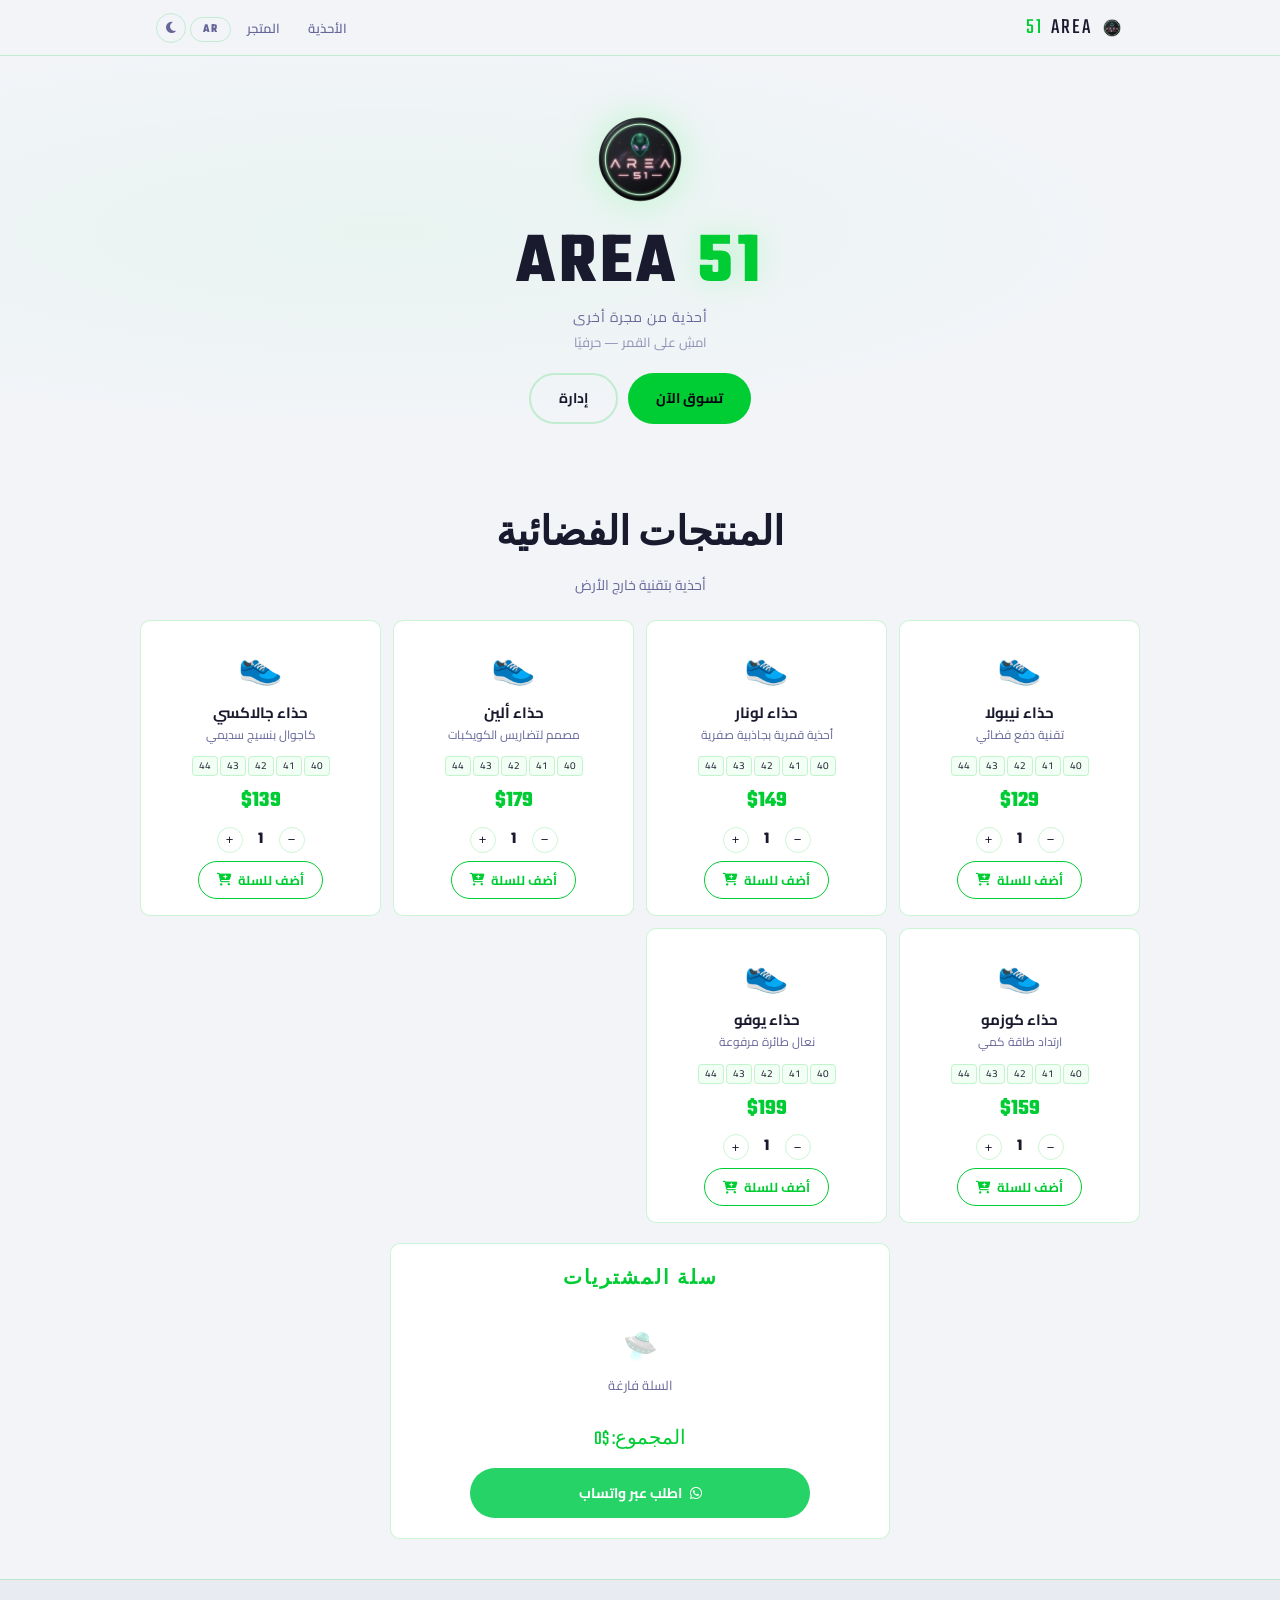
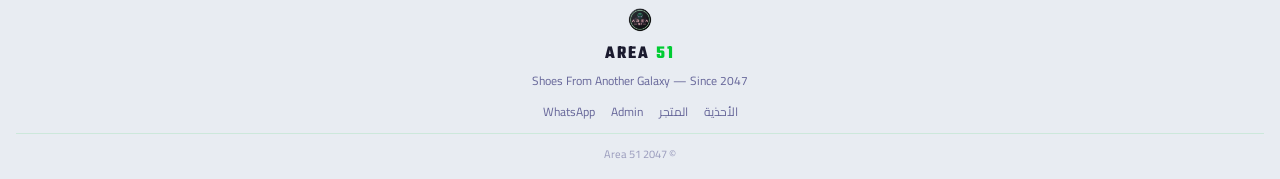
==== index.html @ 07cfa676 "تصميم بسيط جداً" ====
<!DOCTYPE html>
<html lang="ar" dir="rtl">
<head>
  <meta charset="UTF-8" />
  <meta name="viewport" content="width=device-width, initial-scale=1.0" />
  <title>Area 51 — Shoes From Another Galaxy</title>
  <link rel="preconnect" href="https://fonts.googleapis.com" />
  <link href="https://fonts.googleapis.com/css2?family=Cairo:wght@400;600;700;900&family=Teko:wght@400;500;600;700&display=swap" rel="stylesheet" />
  <link rel="stylesheet" href="https://cdnjs.cloudflare.com/ajax/libs/font-awesome/6.5.1/css/all.min.css" />
  <link rel="stylesheet" href="css/style.css" />
  <link rel="icon" href="assets/logo.png" type="image/png" />
</head>
<body>

<nav class="navbar">
  <div class="nav-inner">
    <a href="/" class="nav-logo">
      <img src="assets/logo.png" alt="Area 51" />
      AREA <span>51</span>
    </a>
    <ul class="nav-links">
      <li><a href="#products" data-i18n="nav_products">الأحذية</a></li>
      <li><a href="/products" data-i18n="nav_store">المتجر</a></li>
      <li><button class="lang-btn" id="langToggle">EN</button></li>
      <li><button class="theme-btn" id="themeToggle"><i class="fas fa-moon"></i></button></li>
    </ul>
  </div>
</nav>

<section class="hero">
  <img src="assets/logo.png" alt="Area 51" />
  <h1>AREA <span>51</span></h1>
  <p class="sub" data-i18n="hero_sub">Shoes From Another Galaxy</p>
  <p class="desc" data-i18n="hero_desc">Walk on the moon — literally.</p>
  <div class="hero-actions">
    <a href="#products" class="btn btn-primary"><span data-i18n="hero_btn">تسوق الآن</span></a>
    <a href="/admin" class="btn btn-outline"><span data-i18n="hero_admin">إدارة</span></a>
  </div>
</section>

<section class="section" id="products">
  <div class="container">
    <h2 class="section-title" data-i18n="sec_title">المنتجات <span>الفضائية</span></h2>
    <p class="section-sub" data-i18n="sec_sub">أحذية بتقنية خارج الأرض</p>
    <div class="products-grid" id="productsGrid"></div>
    <div class="cart-box" id="cartBox">
      <h2><span data-i18n="cart_title">سلة المشتريات</span></h2>
      <div id="cartItems"></div>
      <div class="cart-total" id="cartTotal"><span data-i18n="total">المجموع</span>: $0</div>
      <button class="whatsapp-btn" id="checkoutBtn">
        <i class="fab fa-whatsapp"></i> <span data-i18n="checkout">اطلب عبر واتساب</span>
      </button>
    </div>
  </div>
</section>

<div class="modal-overlay" id="checkoutModal">
  <div class="modal">
    <button class="modal-close" onclick="closeCheckout()">&times;</button>
    <h3><span data-i18n="modal_title">بيانات الشحن</span></h3>
    <p class="modal-sub" data-i18n="modal_sub">أدخل بياناتك لإتمام الطلب</p>
    <form id="checkoutForm" onsubmit="submitCheckout(event)">
      <input type="text" id="cf_name" placeholder="الاسم الكامل" required />
      <input type="tel" id="cf_phone" placeholder="رقم الهاتف" required />
      <input type="text" id="cf_city" placeholder="المدينة" required />
      <input type="text" id="cf_street" placeholder="الشارع / الحي" required />
      <div class="modal-row">
        <input type="text" id="cf_building" placeholder="رقم البناء" />
        <input type="text" id="cf_apartment" placeholder="الشقة / الطابق" />
      </div>
      <textarea id="cf_notes" placeholder="ملاحظات (اختياري)" rows="2"></textarea>
      <button type="submit" class="btn btn-primary" style="width:100%;justify-content:center;">
        <i class="fab fa-whatsapp"></i> <span data-i18n="modal_btn">أرسل الطلب</span>
      </button>
    </form>
  </div>
</div>

<footer class="footer">
  <img src="assets/logo.png" alt="Area 51" />
  <h3>AREA <span style="color:var(--primary)">51</span></h3>
  <p data-i18n="footer_desc">Shoes From Another Galaxy — Since 2047</p>
  <div class="footer-links">
    <a href="#products" data-i18n="nav_products">الأحذية</a>
    <a href="/products" data-i18n="nav_store">المتجر</a>
    <a href="/admin">Admin</a>
    <a href="https://wa.me/9647764762005">WhatsApp</a>
  </div>
  <div class="copy" data-i18n="footer_copy">© 2047 Area 51</div>
</footer>

<style>
.modal-overlay {
  position:fixed; inset:0; z-index:9999;
  background:rgba(0,0,0,0.7); backdrop-filter:blur(4px);
  display:none; align-items:center; justify-content:center;
  padding:20px;
}
.modal-overlay.open { display:flex; }
.modal {
  background:var(--card); border:1px solid var(--border);
  border-radius:12px; padding:28px 24px; width:100%; max-width:420px;
  position:relative; max-height:90vh; overflow-y:auto;
}
.modal-close {
  position:absolute; top:10px; left:10px;
  background:none; border:none; color:var(--text-muted);
  font-size:26px; cursor:pointer; line-height:1;
}
.ltr .modal-close { left:auto; right:10px; }
.modal-close:hover { color:var(--text); }
.modal h3 { font-family:'Teko',sans-serif; font-size:22px; margin-bottom:4px; }
.modal-sub { font-size:13px; color:var(--text-muted); margin-bottom:16px; }
.modal input, .modal textarea {
  width:100%; padding:10px 12px; margin-bottom:8px;
  background:var(--bg); border:1px solid var(--border);
  border-radius:8px; color:var(--text); font-family:'Cairo',sans-serif;
  font-size:14px; outline:none; transition:0.3s;
}
.modal input:focus, .modal textarea:focus { border-color:var(--primary); }
.modal textarea { resize:vertical; }
.modal-row { display:flex; gap:8px; }
.modal-row input { flex:1; }
@media(max-width:480px) { .modal-row { flex-direction:column; gap:0; } }
</style>

<script>
const defaultProducts = [
  { icon:'👟', nameEn:'Nebula Runner', nameAr:'حذاء نيبولا', price:129, descEn:'Alien propulsion technology', descAr:'تقنية دفع فضائي' },
  { icon:'👟', nameEn:'Lunar Walker', nameAr:'حذاء لونار', price:149, descEn:'Zero-gravity moon boots', descAr:'أحذية قمرية بجاذبية صفرية' },
  { icon:'👟', nameEn:'Alien Stomper', nameAr:'حذاء ألين', price:179, descEn:'Built for asteroid terrain', descAr:'مصمم لتضاريس الكويكبات' },
  { icon:'👟', nameEn:'Galaxy Glide', nameAr:'حذاء جالاكسي', price:139, descEn:'Nebula weave casual', descAr:'كاجوال بنسيج سديمي' },
  { icon:'👟', nameEn:'Cosmo Kick', nameAr:'حذاء كوزمو', price:159, descEn:'Quantum energy return', descAr:'ارتداد طاقة كمي' },
  { icon:'👟', nameEn:'UFO Drift', nameAr:'حذاء يوفو', price:199, descEn:'UFO levitation soles', descAr:'نعال طائرة مرفوعة' },
];

function getProducts() {
  const admin = JSON.parse(localStorage.getItem('a51-products') || '[]');
  if (admin.length > 0) return admin;
  return defaultProducts.map((p, i) => ({
    id: i, image: null, price: p.price,
    nameEn: p.nameEn, nameAr: p.nameAr,
    descEn: p.descEn, descAr: p.descAr,
    sizes: [40,41,42,43,44]
  }));
}

let lang = localStorage.getItem('a51-lang') || 'ar';
let cart = JSON.parse(localStorage.getItem('a51-cart') || '[]');
let qty = {};

const t = {
  ar: {
    nav_products:'الأحذية', nav_store:'المتجر',
    hero_sub:'أحذية من مجرة أخرى', hero_desc:'امشِ على القمر — حرفيًا',
    hero_btn:'تسوق الآن', hero_admin:'إدارة',
    sec_title:'المنتجات الفضائية', sec_sub:'أحذية بتقنية خارج الأرض',
    cart_title:'سلة المشتريات', total:'المجموع', checkout:'اطلب عبر واتساب',
    add:'أضف للسلة', cart_empty:'السلة فارغة', added:'تمت الإضافة!',
    modal_title:'بيانات الشحن', modal_sub:'أدخل بياناتك لإتمام الطلب',
    modal_name:'الاسم الكامل', modal_phone:'رقم الهاتف', modal_city:'المدينة',
    modal_street:'الشارع / الحي', modal_building:'رقم البناء', modal_apartment:'الشقة / الطابق',
    modal_notes:'ملاحظات (اختياري)', modal_btn:'أرسل الطلب',
    footer_desc:'Shoes From Another Galaxy — Since 2047', footer_copy:'© 2047 Area 51',
  },
  en: {
    nav_products:'Shoes', nav_store:'Store',
    hero_sub:'Shoes From Another Galaxy', hero_desc:'Walk on the moon — literally.',
    hero_btn:'Shop Now', hero_admin:'Admin',
    sec_title:'Galactic Products', sec_sub:'Alien technology footwear',
    cart_title:'Your Cart', total:'Total', checkout:'Order via WhatsApp',
    add:'Add to Cart', cart_empty:'Cart is empty', added:'Added!',
    modal_title:'Shipping Info', modal_sub:'Enter your details to order',
    modal_name:'Full Name', modal_phone:'Phone Number', modal_city:'City',
    modal_street:'Street / District', modal_building:'Building', modal_apartment:'Apartment / Floor',
    modal_notes:'Notes (optional)', modal_btn:'Send Order',
    footer_desc:'Shoes From Another Galaxy — Since 2047', footer_copy:'© 2047 Area 51',
  }
};

function applyLang(l) {
  lang = l;
  const tr = t[l];
  document.querySelectorAll('[data-i18n]').forEach(el => {
    const k = el.getAttribute('data-i18n');
    if (tr[k] !== undefined) el.textContent = tr[k];
  });
  document.documentElement.lang = l;
  document.documentElement.dir = l === 'ar' ? 'rtl' : 'ltr';
  document.body.classList.toggle('ltr', l === 'en');
  localStorage.setItem('a51-lang', l);
  document.getElementById('langToggle').textContent = l === 'en' ? 'AR' : 'AR';
  renderProducts();
  renderCart();
}

const savedTheme = localStorage.getItem('a51-theme') || (window.matchMedia('(prefers-color-scheme:light)').matches?'light':'dark');
document.documentElement.setAttribute('data-theme', savedTheme);
document.getElementById('themeToggle').addEventListener('click', () => {
  const cur = document.documentElement.getAttribute('data-theme');
  const next = cur === 'dark' ? 'light' : 'dark';
  document.documentElement.setAttribute('data-theme', next);
  localStorage.setItem('a51-theme', next);
  document.getElementById('themeToggle').innerHTML = next === 'dark' ? '<i class="fas fa-moon"></i>' : '<i class="fas fa-sun"></i>';
});

function renderProducts() {
  const grid = document.getElementById('productsGrid');
  if (!grid) return;
  const products = getProducts();
  const tr = t[lang];
  grid.innerHTML = products.map((p, i) => {
    const name = lang === 'en' ? p.nameEn : p.nameAr;
    const desc = lang === 'en' ? p.descEn : p.descAr;
    const sizes = (p.sizes || []).map(s => `<span style="display:inline-block;padding:1px 6px;margin:1px;border-radius:4px;background:rgba(0,255,65,0.05);border:1px solid var(--border);font-size:10px;">${s}</span>`).join('');
    const img = p.image
      ? `<img src="${p.image}" alt="${name}" onerror="this.style.display='none';this.nextElementSibling.style.display='block'" /><span class="icon" style="display:none">👟</span>`
      : `<span class="icon">👟</span>`;
    qty[i] = qty[i] || 1;
    return `<div class="product-card">
      ${img}
      <h3>${name}</h3>
      <p>${desc}</p>
      <div style="margin-bottom:6px;">${sizes}</div>
      <div class="price">$${p.price}</div>
      <div class="qty-wrap">
        <button class="qty-btn" onclick="changeQty(${i},-1)">−</button>
        <span class="qty-num" id="qty_${i}">${qty[i]}</span>
        <button class="qty-btn" onclick="changeQty(${i},1)">+</button>
      </div>
      <button class="add-btn" onclick="addToCart(${i})">${tr.add} <i class="fas fa-cart-plus"></i></button>
    </div>`;
  }).join('');
}

function changeQty(i, d) { qty[i] = Math.max(1, (qty[i]||1)+d); const e=document.getElementById('qty_'+i); if(e) e.textContent=qty[i]; }

function addToCart(i) {
  const products = getProducts();
  const p = products[i];
  const name = lang === 'en' ? p.nameEn : p.nameAr;
  const q = qty[i]||1;
  const ex = cart.find(x => x.idx === i);
  if (ex) ex.qty += q; else cart.push({idx:i, name, price:p.price, icon:'👟', qty});
  localStorage.setItem('a51-cart', JSON.stringify(cart));
  qty[i] = 1; const e=document.getElementById('qty_'+i); if(e) e.textContent=1;
  renderCart();
  const n = document.getElementById('cartNotif');
  if (n) { n.classList.add('show'); clearTimeout(n._t); n._t = setTimeout(() => n.classList.remove('show'), 1500); }
}

function removeFromCart(i) { cart = cart.filter(x => x.idx !== i); localStorage.setItem('a51-cart', JSON.stringify(cart)); renderCart(); }

function renderCart() {
  const con = document.getElementById('cartItems');
  const te = document.getElementById('cartTotal');
  if (!con) return;
  if (!cart.length) { con.innerHTML = `<div class="cart-empty"><span class="icon">🛸</span>${t[lang].cart_empty}</div>`; te.textContent = t[lang].total + ': $0'; return; }
  con.innerHTML = cart.map(it =>
    `<div class="cart-item">
      <div class="cart-item-info">
        <span style="font-size:18px;">👟</span>
        <div><div class="name">${it.name}</div><div class="meta">$${it.price} × ${it.qty}</div></div>
      </div>
      <div>
        <span style="font-family:'Teko',sans-serif;font-weight:700;color:var(--primary);margin-left:6px;">$${it.price*it.qty}</span>
        <button class="remove" onclick="removeFromCart(${it.idx})"><i class="fas fa-times"></i></button>
      </div>
    </div>`
  ).join('');
  te.textContent = t[lang].total + ': $' + cart.reduce((s, it) => s + it.price*it.qty, 0);
}

document.getElementById('checkoutBtn').addEventListener('click', function() {
  if (!cart.length) { alert(t[lang].cart_empty); return; }
  document.getElementById('checkoutModal').classList.add('open');
});

function closeCheckout() { document.getElementById('checkoutModal').classList.remove('open'); }

function submitCheckout(e) {
  e.preventDefault();
  const name = document.getElementById('cf_name').value.trim();
  const phone = document.getElementById('cf_phone').value.trim();
  const city = document.getElementById('cf_city').value.trim();
  const street = document.getElementById('cf_street').value.trim();
  const building = document.getElementById('cf_building').value.trim();
  const apartment = document.getElementById('cf_apartment').value.trim();
  const notes = document.getElementById('cf_notes').value.trim();
  if (!name || !phone || !city || !street) { alert(lang==='en'?'Fill required fields':'املأ الحقول المطلوبة'); return; }

  let msg = lang==='en'
    ? `🛸 *NEW ORDER*\n═══════════════\n\n👤 *Name:* ${name}\n📞 *Phone:* ${phone}\n📍 *City:* ${city}\n🏠 *Street:* ${street}`
    : `🛸 *طلب جديد*\n═══════════════\n\n👤 *الاسم:* ${name}\n📞 *الهاتف:* ${phone}\n📍 *المدينة:* ${city}\n🏠 *الشارع:* ${street}`;
  if (building) msg += `\n🏢 ${lang==='en'?'Building':'البناء'}: ${building}`;
  if (apartment) msg += `\n🚪 ${lang==='en'?'Apartment':'الشقة'}: ${apartment}`;
  msg += lang==='en' ? '\n\n👟 *Order:*' : '\n\n👟 *الطلب:*';
  cart.forEach(it => { msg += `\n• 👟 ${it.name} × ${it.qty} = $${it.price*it.qty}`; });
  const total = cart.reduce((s,it) => s+it.price*it.qty, 0);
  msg += lang==='en' ? `\n═══════════════\n*Total: $${total}*` : `\n═══════════════\n*المجموع: ${total}$*`;
  if (notes) msg += lang==='en' ? `\n\n📝 *Notes:* ${notes}` : `\n\n📝 *ملاحظات:* ${notes}`;
  msg += lang==='en' ? '\n\n👽 Thank you!' : '\n\n👽 شكرًا لتسوقك مع Area 51!';

  window.open('https://wa.me/9647764762005?text='+encodeURIComponent(msg), '_blank');
  cart = []; localStorage.setItem('a51-cart', JSON.stringify(cart));
  renderCart(); closeCheckout(); document.getElementById('checkoutForm').reset();
}

document.getElementById('langToggle').addEventListener('click', () => applyLang(lang === 'en' ? 'ar' : 'en'));
applyLang(localStorage.getItem('a51-lang') || 'ar');

document.querySelectorAll('a[href$=".html"],a[href="/products"],a[href="/admin"]').forEach(link => {
  link.addEventListener('click', e => {
    const href = link.getAttribute('href');
    if (!href || href === '#') return;
    e.preventDefault();
    window.location.href = href;
  });
});
</script>
</body>
</html>
---- css/style.css ----
:root {
  --primary: #00ff41;
  --primary-dark: #00cc33;
  --bg: #07070f;
  --card: #111128;
  --text: #eef3ff;
  --text-muted: #8899cc;
  --border: rgba(0, 255, 65, 0.15);
  --ease: ease;
}
[data-theme="light"] {
  --primary: #00cc33;
  --bg: #f2f4f8;
  --card: #ffffff;
  --text: #1a1a2e;
  --text-muted: #666699;
  --border: rgba(0, 204, 51, 0.2);
}
* { margin:0; padding:0; box-sizing:border-box; }
html { scroll-behavior:smooth; }
body {
  font-family: 'Cairo', sans-serif;
  background: var(--bg);
  color: var(--text);
  line-height: 1.6;
  direction: rtl;
}
body.ltr { direction:ltr; }
::selection { background:var(--primary); color:#05050f; }
::-webkit-scrollbar { width:4px; }
::-webkit-scrollbar-thumb { background:var(--primary-dark); border-radius:2px; }

.navbar {
  position:fixed; top:0; left:0; right:0; z-index:100;
  background:var(--bg); border-bottom:1px solid var(--border);
  padding:10px 0;
}
.nav-inner {
  max-width:1000px; margin:0 auto; padding:0 16px;
  display:flex; align-items:center; justify-content:space-between;
}
.nav-logo {
  display:flex; align-items:center; gap:8px;
  text-decoration:none; color:var(--text);
  font-family:'Teko',sans-serif; font-size:22px; letter-spacing:2px;
}
.nav-logo img { width:24px; height:24px; object-fit:contain; }
.nav-logo span { color:var(--primary); }
.nav-links { display:flex; list-style:none; gap:4px; align-items:center; }
.nav-links a {
  text-decoration:none; color:var(--text-muted);
  padding:4px 12px; border-radius:6px;
  font-size:13px; font-weight:600; transition:0.2s;
}
.nav-links a:hover { color:var(--text); background:rgba(0,255,65,0.06); }
.lang-btn {
  background:transparent; border:1px solid var(--border);
  color:var(--text-muted); font-family:'Teko',sans-serif;
  font-size:12px; font-weight:700; letter-spacing:1px;
  padding:3px 12px; border-radius:20px; cursor:pointer; transition:0.3s;
}
.lang-btn:hover { border-color:var(--primary); color:var(--primary); }
.theme-btn {
  background:transparent; border:1px solid var(--border);
  color:var(--text-muted); font-size:13px;
  width:30px; height:30px; border-radius:50%; cursor:pointer; transition:0.3s;
  display:flex; align-items:center; justify-content:center;
}
.theme-btn:hover { border-color:var(--primary); color:var(--primary); }

.hero {
  padding:100px 16px 40px;
  text-align:center;
  background: radial-gradient(ellipse at 30% 50%, rgba(0,255,65,0.04), transparent 60%), var(--bg);
}
.hero img {
  width:clamp(80px,15vw,120px);
  display:block; margin:0 auto 8px;
  filter:drop-shadow(0 0 20px rgba(0,255,65,0.2));
}
.hero h1 {
  font-family:'Teko',sans-serif;
  font-size:clamp(40px,10vw,72px);
  color:var(--text); letter-spacing:4px; line-height:1;
}
.hero h1 span { color:var(--primary); text-shadow:0 0 30px rgba(0,255,65,0.2); }
.hero .sub { color:var(--text-muted); font-size:14px; margin:6px 0 4px; letter-spacing:1px; }
.hero .desc { color:var(--text-muted); font-size:13px; max-width:400px; margin:0 auto 20px; opacity:0.7; }
.hero-actions { display:flex; gap:10px; justify-content:center; flex-wrap:wrap; }
.btn {
  display:inline-flex; align-items:center; gap:8px;
  padding:12px 28px; border-radius:50px;
  font-family:'Cairo',sans-serif; font-size:14px; font-weight:700;
  text-decoration:none; border:none; cursor:pointer;
  transition:0.2s;
}
.btn-primary { background:var(--primary); color:#05050f; }
.btn-primary:hover { box-shadow:0 4px 20px rgba(0,255,65,0.3); }
.btn-outline {
  background:transparent; color:var(--text);
  border:2px solid var(--border);
}
.btn-outline:hover { border-color:var(--primary); color:var(--primary); }

.section { padding:40px 16px; }
.section-alt { background:#0a0a18; }
[data-theme="light"] .section-alt { background:#e8ecf2; }
.container { max-width:1000px; margin:0 auto; }
.section-title {
  font-family:'Teko',sans-serif;
  font-size:clamp(28px,4vw,40px);
  text-align:center; margin-bottom:6px;
}
.section-title span { color:var(--primary); }
.section-sub {
  text-align:center; color:var(--text-muted); font-size:14px;
  margin-bottom:24px;
}

.products-grid {
  display:grid;
  grid-template-columns:repeat(auto-fill,minmax(200px,1fr));
  gap:12px;
}
.product-card {
  background:var(--card); border:1px solid var(--border);
  border-radius:10px; padding:16px;
  text-align:center; transition:0.2s;
}
.product-card:hover { border-color:var(--primary); }
.product-card .icon { font-size:36px; display:block; margin-bottom:6px; }
.product-card img { width:100%; height:100px; object-fit:contain; margin-bottom:6px; border-radius:6px; }
.product-card h3 { font-size:15px; font-weight:700; margin-bottom:2px; }
.product-card p { font-size:12px; color:var(--text-muted); margin-bottom:8px; line-height:1.4; }
.product-card .price {
  font-family:'Teko',sans-serif; font-size:22px;
  font-weight:700; color:var(--primary); margin-bottom:8px;
}
.qty-wrap { display:flex; align-items:center; justify-content:center; gap:8px; margin-bottom:8px; }
.qty-btn {
  width:26px; height:26px; border-radius:50%;
  border:1px solid var(--border); background:transparent;
  color:var(--text); font-size:13px; cursor:pointer;
  display:flex; align-items:center; justify-content:center;
}
.qty-btn:hover { border-color:var(--primary); color:var(--primary); }
.qty-num { font-family:'Teko',sans-serif; font-size:16px; font-weight:700; min-width:20px; text-align:center; }
.add-btn {
  display:inline-flex; align-items:center; gap:6px;
  padding:6px 18px; border-radius:50px;
  background:transparent; border:1px solid var(--primary);
  color:var(--primary); font-size:13px; font-weight:700; cursor:pointer;
  font-family:'Cairo',sans-serif; transition:0.2s;
}
.add-btn:hover { background:var(--primary); color:#05050f; }

.cart-box {
  max-width:500px; margin:20px auto 0;
  background:var(--card); border:1px solid var(--border);
  border-radius:10px; padding:20px;
}
.cart-box h2 { font-family:'Teko',sans-serif; text-align:center; color:var(--primary); letter-spacing:2px; margin-bottom:12px; font-size:20px; }
.cart-empty { text-align:center; color:var(--text-muted); padding:16px; font-size:13px; }
.cart-empty .icon { font-size:28px; display:block; margin-bottom:6px; opacity:0.4; }
.cart-item {
  display:flex; align-items:center; justify-content:space-between;
  padding:8px 12px; background:var(--bg); border-radius:8px;
  border:1px solid var(--border); margin-bottom:6px;
}
.cart-item-info { display:flex; align-items:center; gap:8px; }
.cart-item-info .icon { font-size:18px; }
.cart-item-info .name { font-weight:600; font-size:13px; }
.cart-item-info .meta { color:var(--text-muted); font-size:11px; }
.cart-item .remove {
  background:none; border:none; color:var(--text-muted);
  cursor:pointer; font-size:14px; padding:4px;
}
.cart-item .remove:hover { color:#ff4444; }
.cart-total {
  font-family:'Teko',sans-serif; font-size:20px;
  text-align:center; color:var(--primary); margin:12px 0;
}
.whatsapp-btn {
  display:flex; align-items:center; justify-content:center; gap:8px;
  padding:12px; border-radius:50px; border:none;
  background:#25D366; color:white; font-size:14px; font-weight:700;
  cursor:pointer; transition:0.2s; width:100%; max-width:340px; margin:0 auto;
  font-family:'Cairo',sans-serif; text-decoration:none;
}
.whatsapp-btn:hover { background:#1da851; }

.footer {
  background:#0a0a18; border-top:1px solid var(--border);
  padding:24px 16px 16px; text-align:center;
}
[data-theme="light"] .footer { background:#e8ecf2; }
.footer img { width:32px; display:block; margin:0 auto 4px; }
.footer h3 { font-family:'Teko',sans-serif; font-size:18px; letter-spacing:2px; }
.footer p { color:var(--text-muted); font-size:12px; margin-top:2px; }
.footer-links { display:flex; justify-content:center; gap:16px; margin:12px 0; flex-wrap:wrap; }
.footer-links a { color:var(--text-muted); text-decoration:none; font-size:12px; }
.footer-links a:hover { color:var(--primary); }
.footer .copy { font-size:11px; color:var(--text-muted); opacity:0.6; border-top:1px solid var(--border); padding-top:12px; margin-top:12px; }

@media (max-width:600px) {
  .products-grid { grid-template-columns:repeat(2,1fr); }
  .nav-links { gap:2px; }
  .nav-links a { padding:4px 8px; font-size:12px; }
  .hero { padding:80px 12px 28px; }
  .section { padding:28px 12px; }
}
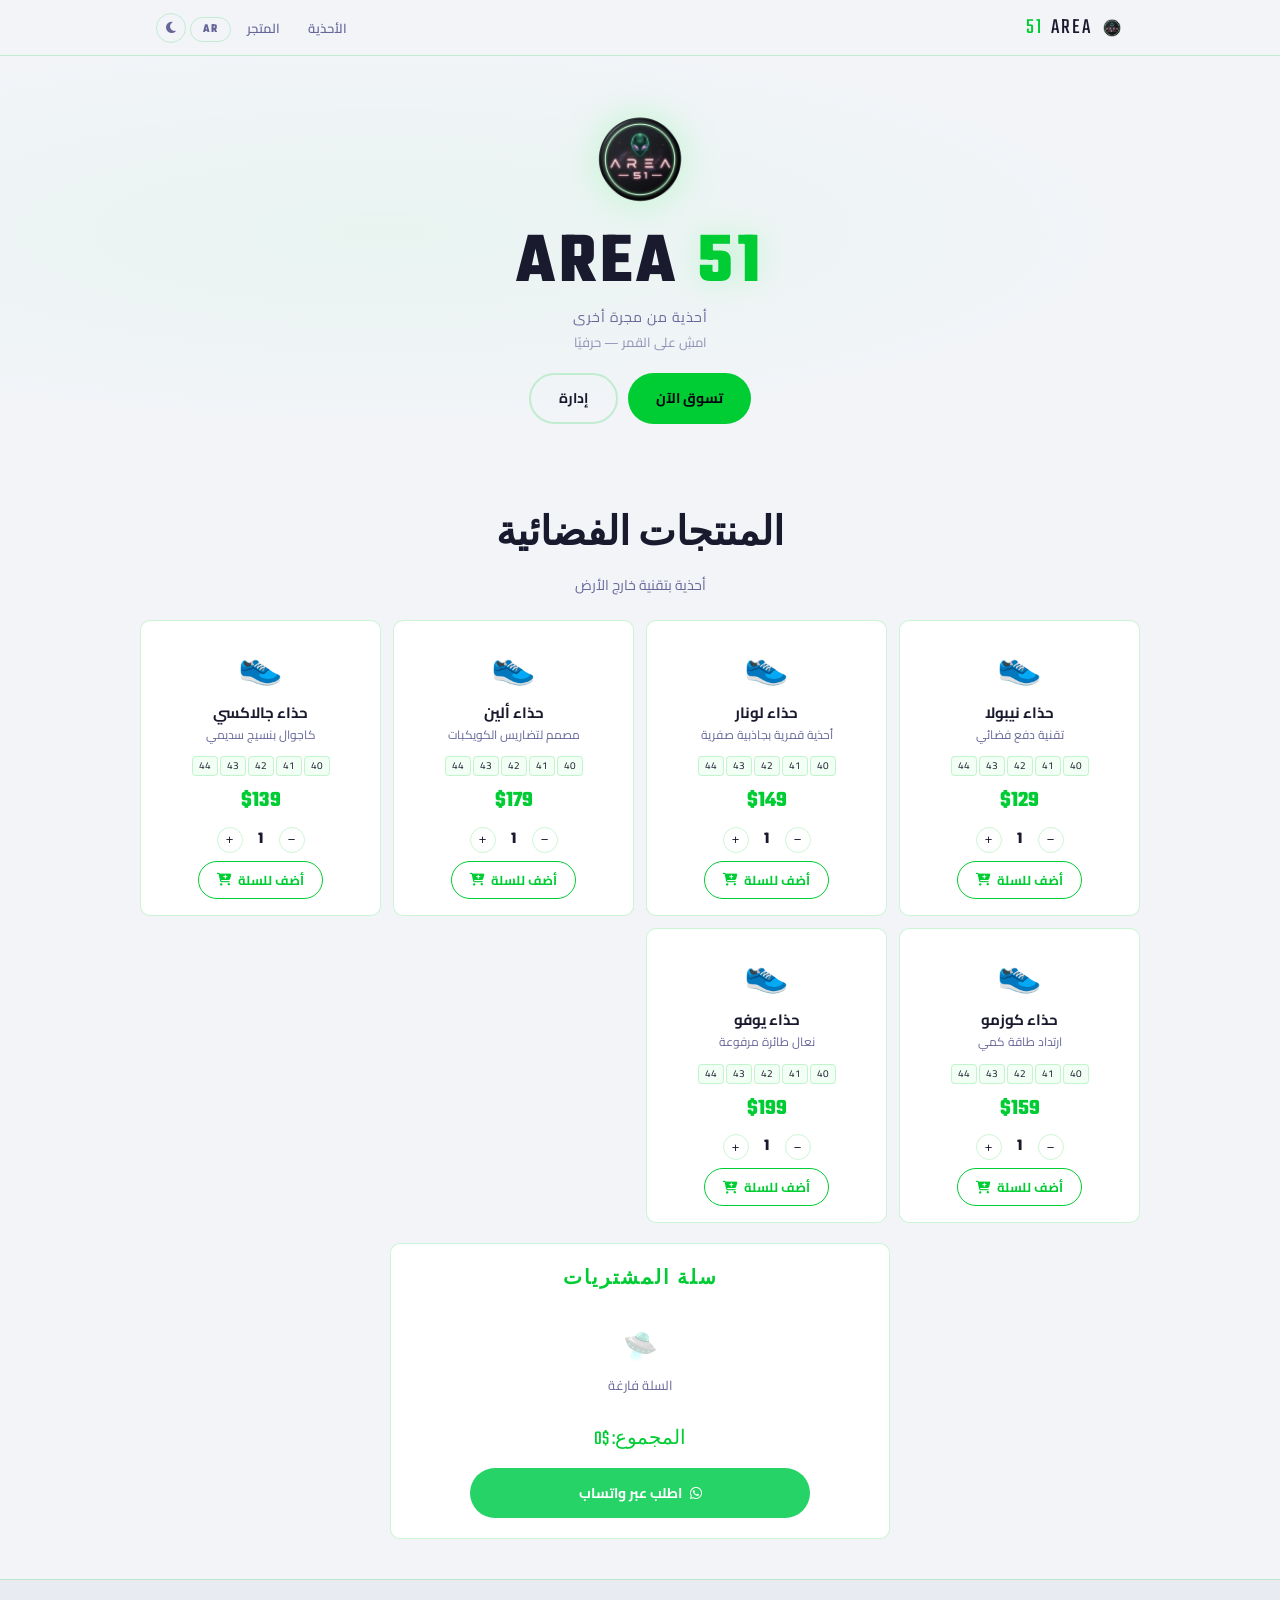
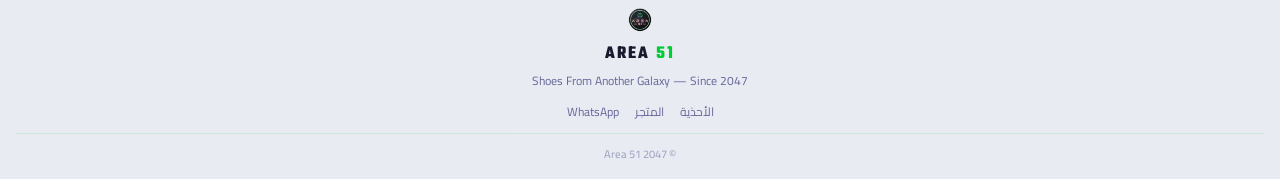
==== commit 5459eab7: "إخفاء رابط الأدمن" ====
--- a/index.html
+++ b/index.html
@@ -34,7 +34,7 @@
   <p class="desc" data-i18n="hero_desc">Walk on the moon — literally.</p>
   <div class="hero-actions">
     <a href="#products" class="btn btn-primary"><span data-i18n="hero_btn">تسوق الآن</span></a>
-    <a href="/admin" class="btn btn-outline"><span data-i18n="hero_admin">إدارة</span></a>
+    <a href="#products" class="btn btn-outline"><span data-i18n="hero_admin">جميع المنتجات</span></a>
   </div>
 </section>
 
@@ -83,7 +83,6 @@
   <div class="footer-links">
     <a href="#products" data-i18n="nav_products">الأحذية</a>
     <a href="/products" data-i18n="nav_store">المتجر</a>
-    <a href="/admin">Admin</a>
     <a href="https://wa.me/9647764762005">WhatsApp</a>
   </div>
   <div class="copy" data-i18n="footer_copy">© 2047 Area 51</div>
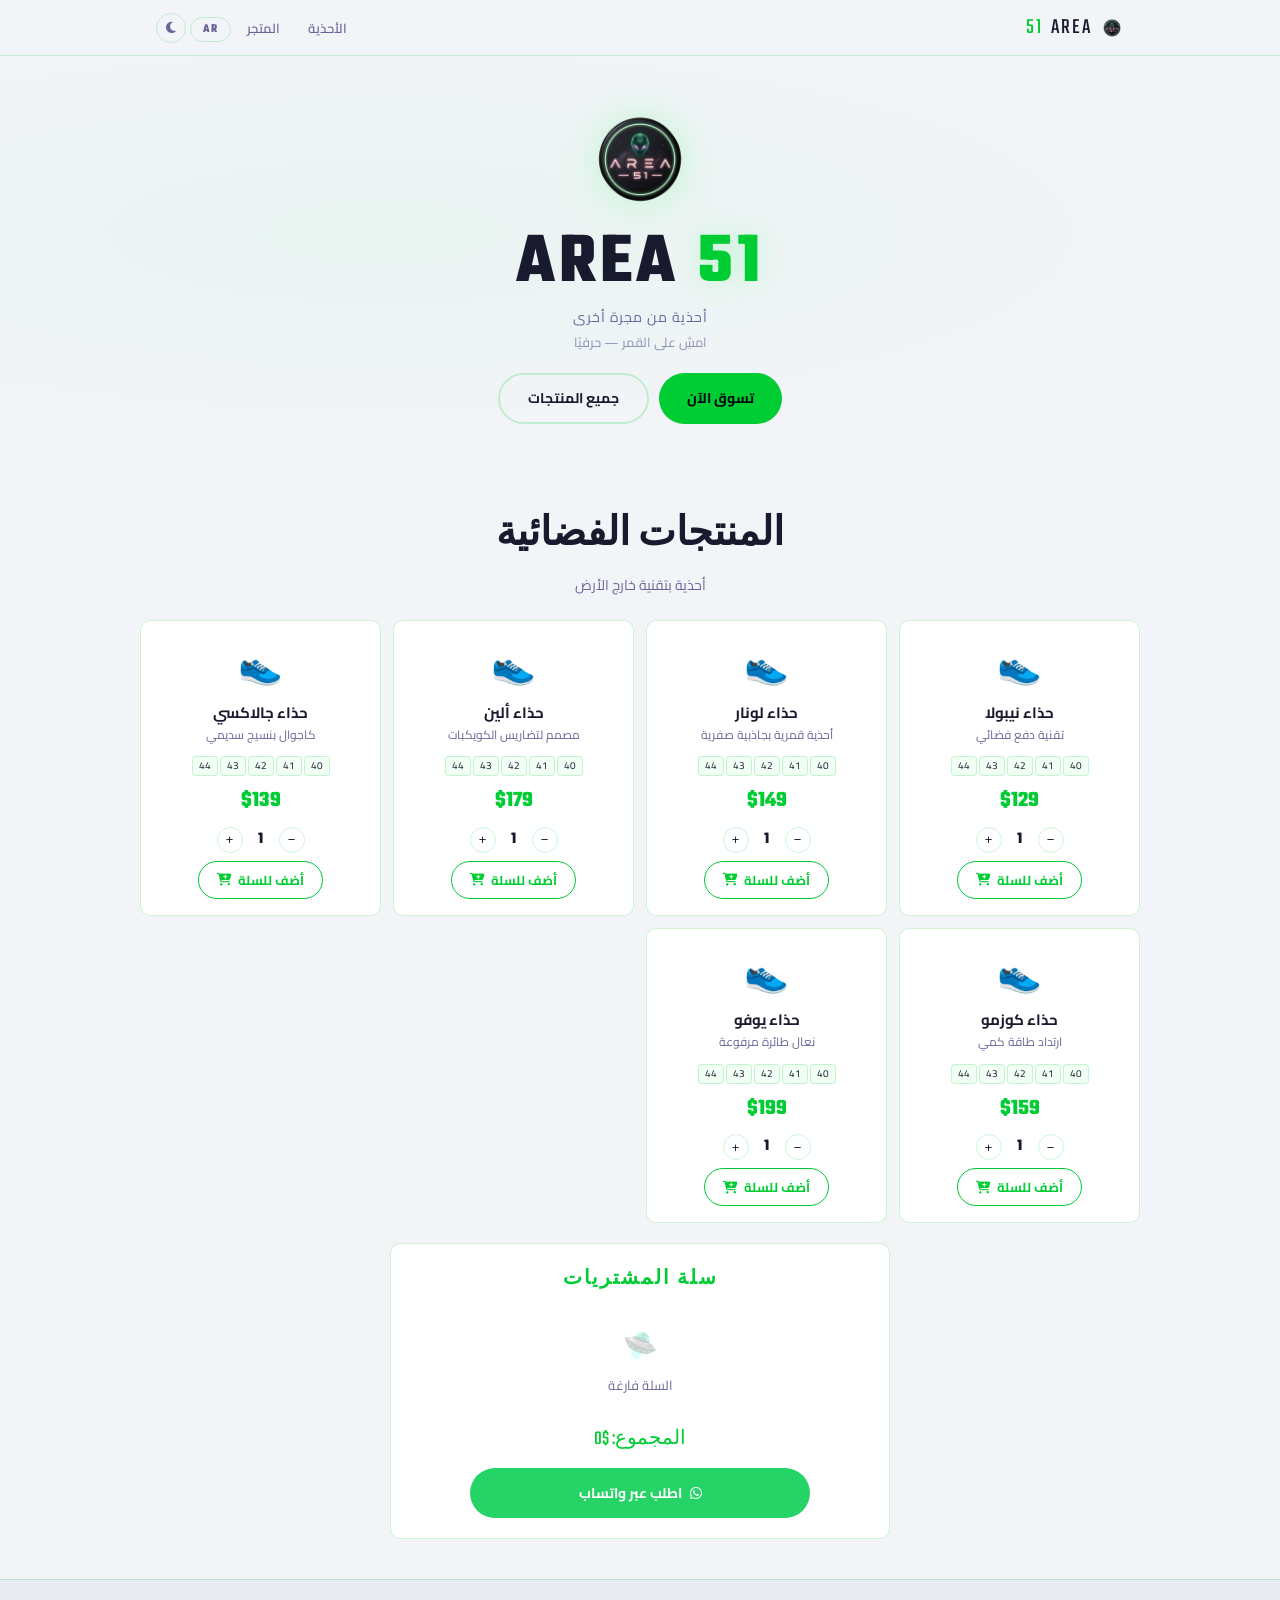
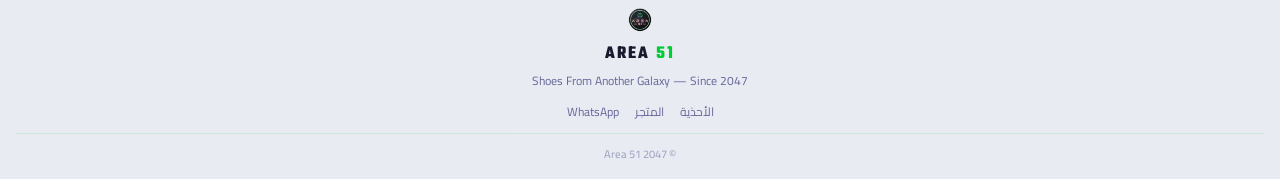
==== commit 9ef3f066: "إزالة admin من الظهور" ====
--- a/index.html
+++ b/index.html
@@ -34,7 +34,7 @@
   <p class="desc" data-i18n="hero_desc">Walk on the moon — literally.</p>
   <div class="hero-actions">
     <a href="#products" class="btn btn-primary"><span data-i18n="hero_btn">تسوق الآن</span></a>
-    <a href="#products" class="btn btn-outline"><span data-i18n="hero_admin">جميع المنتجات</span></a>
+    <a href="#products" class="btn btn-outline">جميع المنتجات</a>
   </div>
 </section>
 
@@ -152,7 +152,7 @@
   ar: {
     nav_products:'الأحذية', nav_store:'المتجر',
     hero_sub:'أحذية من مجرة أخرى', hero_desc:'امشِ على القمر — حرفيًا',
-    hero_btn:'تسوق الآن', hero_admin:'إدارة',
+    hero_btn:'تسوق الآن',
     sec_title:'المنتجات الفضائية', sec_sub:'أحذية بتقنية خارج الأرض',
     cart_title:'سلة المشتريات', total:'المجموع', checkout:'اطلب عبر واتساب',
     add:'أضف للسلة', cart_empty:'السلة فارغة', added:'تمت الإضافة!',
@@ -165,7 +165,7 @@
   en: {
     nav_products:'Shoes', nav_store:'Store',
     hero_sub:'Shoes From Another Galaxy', hero_desc:'Walk on the moon — literally.',
-    hero_btn:'Shop Now', hero_admin:'Admin',
+    hero_btn:'Shop Now',
     sec_title:'Galactic Products', sec_sub:'Alien technology footwear',
     cart_title:'Your Cart', total:'Total', checkout:'Order via WhatsApp',
     add:'Add to Cart', cart_empty:'Cart is empty', added:'Added!',
@@ -308,7 +308,7 @@
 document.getElementById('langToggle').addEventListener('click', () => applyLang(lang === 'en' ? 'ar' : 'en'));
 applyLang(localStorage.getItem('a51-lang') || 'ar');
 
-document.querySelectorAll('a[href$=".html"],a[href="/products"],a[href="/admin"]').forEach(link => {
+document.querySelectorAll('a[href$=".html"],a[href="/products"]').forEach(link => {
   link.addEventListener('click', e => {
     const href = link.getAttribute('href');
     if (!href || href === '#') return;
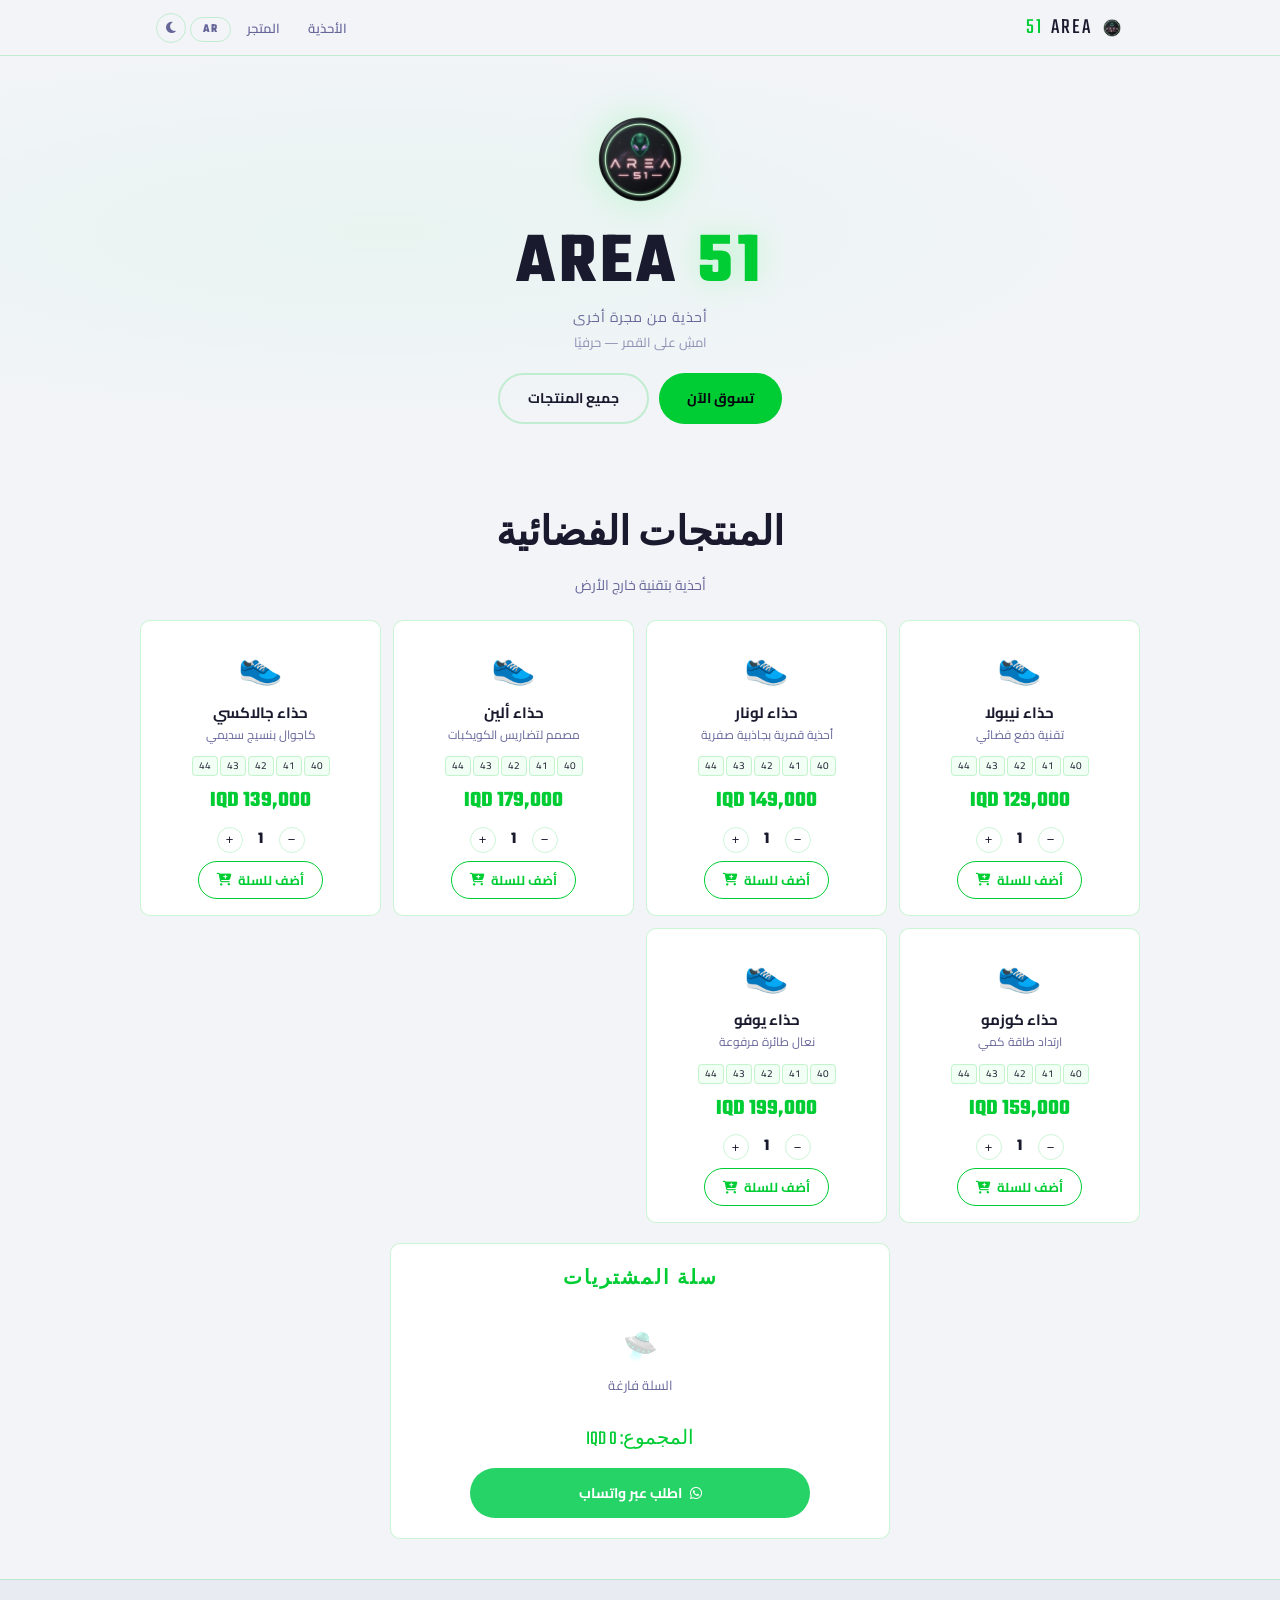
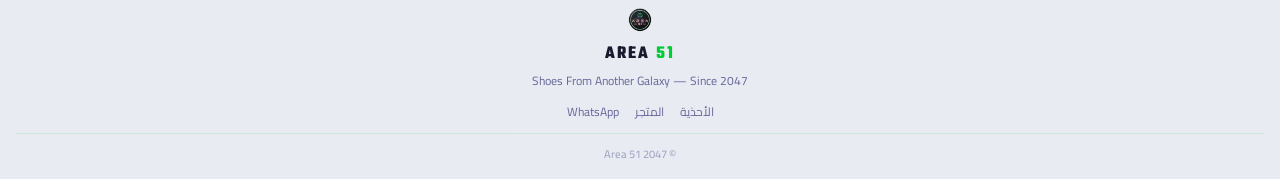
==== commit bdd1e6e0: "تغيير العملة إلى IQD دينار عراقي" ====
--- a/index.html
+++ b/index.html
@@ -46,13 +46,31 @@
     <div class="cart-box" id="cartBox">
       <h2><span data-i18n="cart_title">سلة المشتريات</span></h2>
       <div id="cartItems"></div>
-      <div class="cart-total" id="cartTotal"><span data-i18n="total">المجموع</span>: $0</div>
+      <div class="cart-total" id="cartTotal"><span data-i18n="total">المجموع</span>: 0 IQD</div>
       <button class="whatsapp-btn" id="checkoutBtn">
         <i class="fab fa-whatsapp"></i> <span data-i18n="checkout">اطلب عبر واتساب</span>
       </button>
     </div>
   </div>
 </section>
+
+<div class="modal-overlay" id="productModal" onclick="if(event.target===this)closeProduct()">
+  <div class="modal product-modal" onclick="event.stopPropagation()">
+    <button class="modal-close" onclick="closeProduct()">&times;</button>
+    <div class="prod-img" id="prodImg"></div>
+    <h3 id="prodName"></h3>
+    <p class="prod-desc" id="prodDesc"></p>
+    <div class="prod-price" id="prodPrice"></div>
+    <div class="prod-sizes" id="prodSizes"></div>
+    <p class="prod-label" data-i18n="size_label">المقاسات المتاحة:</p>
+    <div class="qty-wrap" style="margin:12px 0">
+      <button class="qty-btn" onclick="prodQty(-1)">−</button>
+      <span class="qty-num" id="prodQty">1</span>
+      <button class="qty-btn" onclick="prodQty(1)">+</button>
+    </div>
+    <button class="add-btn" style="width:100%;justify-content:center;padding:10px;" id="prodAddBtn"><i class="fas fa-cart-plus"></i> <span data-i18n="add">أضف للسلة</span></button>
+  </div>
+</div>
 
 <div class="modal-overlay" id="checkoutModal">
   <div class="modal">
@@ -89,6 +107,15 @@
 </footer>
 
 <style>
+.product-modal { text-align:center; max-width:380px; }
+.product-modal .prod-img { font-size:72px; margin-bottom:8px; }
+.product-modal .prod-img img { width:100%; max-height:200px; object-fit:contain; border-radius:10px; }
+.product-modal h3 { font-size:20px; margin-bottom:4px; }
+.product-modal .prod-desc { font-size:13px; color:var(--text-muted); margin-bottom:6px; }
+.product-modal .prod-price { font-family:'Teko',sans-serif; font-size:28px; color:var(--primary); font-weight:700; }
+.product-modal .prod-sizes { display:flex; gap:6px; flex-wrap:wrap; justify-content:center; margin:8px 0; }
+.product-modal .prod-sizes span { padding:4px 12px; border-radius:6px; background:rgba(0,255,65,0.06); border:1px solid var(--border); font-size:13px; }
+.product-modal .prod-label { font-size:11px; color:var(--text-muted); margin-bottom:4px; }
 .modal-overlay {
   position:fixed; inset:0; z-index:9999;
   background:rgba(0,0,0,0.7); backdrop-filter:blur(4px);
@@ -125,13 +152,15 @@
 
 <script>
 const defaultProducts = [
-  { icon:'👟', nameEn:'Nebula Runner', nameAr:'حذاء نيبولا', price:129, descEn:'Alien propulsion technology', descAr:'تقنية دفع فضائي' },
-  { icon:'👟', nameEn:'Lunar Walker', nameAr:'حذاء لونار', price:149, descEn:'Zero-gravity moon boots', descAr:'أحذية قمرية بجاذبية صفرية' },
-  { icon:'👟', nameEn:'Alien Stomper', nameAr:'حذاء ألين', price:179, descEn:'Built for asteroid terrain', descAr:'مصمم لتضاريس الكويكبات' },
-  { icon:'👟', nameEn:'Galaxy Glide', nameAr:'حذاء جالاكسي', price:139, descEn:'Nebula weave casual', descAr:'كاجوال بنسيج سديمي' },
-  { icon:'👟', nameEn:'Cosmo Kick', nameAr:'حذاء كوزمو', price:159, descEn:'Quantum energy return', descAr:'ارتداد طاقة كمي' },
-  { icon:'👟', nameEn:'UFO Drift', nameAr:'حذاء يوفو', price:199, descEn:'UFO levitation soles', descAr:'نعال طائرة مرفوعة' },
+  { icon:'👟', nameEn:'Nebula Runner', nameAr:'حذاء نيبولا', price:129000, descEn:'Alien propulsion technology', descAr:'تقنية دفع فضائي' },
+  { icon:'👟', nameEn:'Lunar Walker', nameAr:'حذاء لونار', price:149000, descEn:'Zero-gravity moon boots', descAr:'أحذية قمرية بجاذبية صفرية' },
+  { icon:'👟', nameEn:'Alien Stomper', nameAr:'حذاء ألين', price:179000, descEn:'Built for asteroid terrain', descAr:'مصمم لتضاريس الكويكبات' },
+  { icon:'👟', nameEn:'Galaxy Glide', nameAr:'حذاء جالاكسي', price:139000, descEn:'Nebula weave casual', descAr:'كاجوال بنسيج سديمي' },
+  { icon:'👟', nameEn:'Cosmo Kick', nameAr:'حذاء كوزمو', price:159000, descEn:'Quantum energy return', descAr:'ارتداد طاقة كمي' },
+  { icon:'👟', nameEn:'UFO Drift', nameAr:'حذاء يوفو', price:199000, descEn:'UFO levitation soles', descAr:'نعال طائرة مرفوعة' },
 ];
+
+function fmt(p) { return p.toString().replace(/\B(?=(\d{3})+(?!\d))/g, ',') + ' IQD'; }
 
 function getProducts() {
   const admin = JSON.parse(localStorage.getItem('a51-products') || '[]');
@@ -155,7 +184,7 @@
     hero_btn:'تسوق الآن',
     sec_title:'المنتجات الفضائية', sec_sub:'أحذية بتقنية خارج الأرض',
     cart_title:'سلة المشتريات', total:'المجموع', checkout:'اطلب عبر واتساب',
-    add:'أضف للسلة', cart_empty:'السلة فارغة', added:'تمت الإضافة!',
+    size_label:'المقاسات المتاحة:', add:'أضف للسلة', cart_empty:'السلة فارغة', added:'تمت الإضافة!',
     modal_title:'بيانات الشحن', modal_sub:'أدخل بياناتك لإتمام الطلب',
     modal_name:'الاسم الكامل', modal_phone:'رقم الهاتف', modal_city:'المدينة',
     modal_street:'الشارع / الحي', modal_building:'رقم البناء', modal_apartment:'الشقة / الطابق',
@@ -168,7 +197,7 @@
     hero_btn:'Shop Now',
     sec_title:'Galactic Products', sec_sub:'Alien technology footwear',
     cart_title:'Your Cart', total:'Total', checkout:'Order via WhatsApp',
-    add:'Add to Cart', cart_empty:'Cart is empty', added:'Added!',
+    size_label:'Available sizes:', add:'Add to Cart', cart_empty:'Cart is empty', added:'Added!',
     modal_title:'Shipping Info', modal_sub:'Enter your details to order',
     modal_name:'Full Name', modal_phone:'Phone Number', modal_city:'City',
     modal_street:'Street / District', modal_building:'Building', modal_apartment:'Apartment / Floor',
@@ -216,21 +245,52 @@
       ? `<img src="${p.image}" alt="${name}" onerror="this.style.display='none';this.nextElementSibling.style.display='block'" /><span class="icon" style="display:none">👟</span>`
       : `<span class="icon">👟</span>`;
     qty[i] = qty[i] || 1;
-    return `<div class="product-card">
+    return `<div class="product-card" onclick="openProduct(${i})" style="cursor:pointer;">
       ${img}
       <h3>${name}</h3>
       <p>${desc}</p>
       <div style="margin-bottom:6px;">${sizes}</div>
-      <div class="price">$${p.price}</div>
-      <div class="qty-wrap">
+      <div class="price">${fmt(p.price)}</div>
+      <div class="qty-wrap" onclick="event.stopPropagation()">
         <button class="qty-btn" onclick="changeQty(${i},-1)">−</button>
         <span class="qty-num" id="qty_${i}">${qty[i]}</span>
         <button class="qty-btn" onclick="changeQty(${i},1)">+</button>
       </div>
-      <button class="add-btn" onclick="addToCart(${i})">${tr.add} <i class="fas fa-cart-plus"></i></button>
+      <button class="add-btn" onclick="event.stopPropagation();addToCart(${i})">${tr.add} <i class="fas fa-cart-plus"></i></button>
     </div>`;
   }).join('');
 }
+
+let prodIdx = 0;
+let prodQtyVal = 1;
+function openProduct(i) {
+  prodIdx = i; prodQtyVal = 1;
+  const p = getProducts()[i];
+  const name = lang === 'en' ? p.nameEn : p.nameAr;
+  const desc = lang === 'en' ? p.descEn : p.descAr;
+  document.getElementById('prodImg').innerHTML = p.image
+    ? `<img src="${p.image}" alt="${name}" onerror="this.outerHTML='<span style=\\'font-size:72px\\'>👟</span>'" />`
+    : `<span style="font-size:72px">👟</span>`;
+  document.getElementById('prodName').textContent = name;
+  document.getElementById('prodDesc').textContent = desc;
+  document.getElementById('prodPrice').textContent = fmt(p.price);
+  document.getElementById('prodSizes').innerHTML = (p.sizes||[]).map(s => `<span>${s}</span>`).join('');
+  document.getElementById('prodQty').textContent = 1;
+  document.getElementById('productModal').classList.add('open');
+}
+function closeProduct() { document.getElementById('productModal').classList.remove('open'); }
+function prodQty(d) { prodQtyVal = Math.max(1, prodQtyVal + d); document.getElementById('prodQty').textContent = prodQtyVal; }
+document.getElementById('prodAddBtn').addEventListener('click', function() {
+  const p = getProducts()[prodIdx];
+  const name = lang === 'en' ? p.nameEn : p.nameAr;
+  const ex = cart.find(x => x.idx === prodIdx);
+  if (ex) ex.qty += prodQtyVal; else cart.push({idx:prodIdx, name, price:p.price, icon:'👟', qty:prodQtyVal});
+  localStorage.setItem('a51-cart', JSON.stringify(cart));
+  renderCart();
+  closeProduct();
+  const n = document.getElementById('cartNotif');
+  if (n) { n.classList.add('show'); clearTimeout(n._t); n._t = setTimeout(() => n.classList.remove('show'), 1500); }
+});
 
 function changeQty(i, d) { qty[i] = Math.max(1, (qty[i]||1)+d); const e=document.getElementById('qty_'+i); if(e) e.textContent=qty[i]; }
 
@@ -254,20 +314,20 @@
   const con = document.getElementById('cartItems');
   const te = document.getElementById('cartTotal');
   if (!con) return;
-  if (!cart.length) { con.innerHTML = `<div class="cart-empty"><span class="icon">🛸</span>${t[lang].cart_empty}</div>`; te.textContent = t[lang].total + ': $0'; return; }
+  if (!cart.length) { con.innerHTML = `<div class="cart-empty"><span class="icon">🛸</span>${t[lang].cart_empty}</div>`; te.textContent = t[lang].total + ': 0 IQD'; return; }
   con.innerHTML = cart.map(it =>
     `<div class="cart-item">
       <div class="cart-item-info">
         <span style="font-size:18px;">👟</span>
-        <div><div class="name">${it.name}</div><div class="meta">$${it.price} × ${it.qty}</div></div>
+        <div><div class="name">${it.name}</div><div class="meta">${fmt(it.price)} × ${it.qty}</div></div>
       </div>
       <div>
-        <span style="font-family:'Teko',sans-serif;font-weight:700;color:var(--primary);margin-left:6px;">$${it.price*it.qty}</span>
+        <span style="font-family:'Teko',sans-serif;font-weight:700;color:var(--primary);margin-left:6px;">${fmt(it.price*it.qty)}</span>
         <button class="remove" onclick="removeFromCart(${it.idx})"><i class="fas fa-times"></i></button>
       </div>
     </div>`
   ).join('');
-  te.textContent = t[lang].total + ': $' + cart.reduce((s, it) => s + it.price*it.qty, 0);
+  te.textContent = t[lang].total + ': ' + fmt(cart.reduce((s, it) => s + it.price*it.qty, 0));
 }
 
 document.getElementById('checkoutBtn').addEventListener('click', function() {
@@ -294,9 +354,9 @@
   if (building) msg += `\n🏢 ${lang==='en'?'Building':'البناء'}: ${building}`;
   if (apartment) msg += `\n🚪 ${lang==='en'?'Apartment':'الشقة'}: ${apartment}`;
   msg += lang==='en' ? '\n\n👟 *Order:*' : '\n\n👟 *الطلب:*';
-  cart.forEach(it => { msg += `\n• 👟 ${it.name} × ${it.qty} = $${it.price*it.qty}`; });
+  cart.forEach(it => { msg += `\n• 👟 ${it.name} × ${it.qty} = ${fmt(it.price*it.qty)}`; });
   const total = cart.reduce((s,it) => s+it.price*it.qty, 0);
-  msg += lang==='en' ? `\n═══════════════\n*Total: $${total}*` : `\n═══════════════\n*المجموع: ${total}$*`;
+  msg += lang==='en' ? `\n═══════════════\n*Total: ${fmt(total)}*` : `\n═══════════════\n*المجموع: ${fmt(total)}*`;
   if (notes) msg += lang==='en' ? `\n\n📝 *Notes:* ${notes}` : `\n\n📝 *ملاحظات:* ${notes}`;
   msg += lang==='en' ? '\n\n👽 Thank you!' : '\n\n👽 شكرًا لتسوقك مع Area 51!';
 
